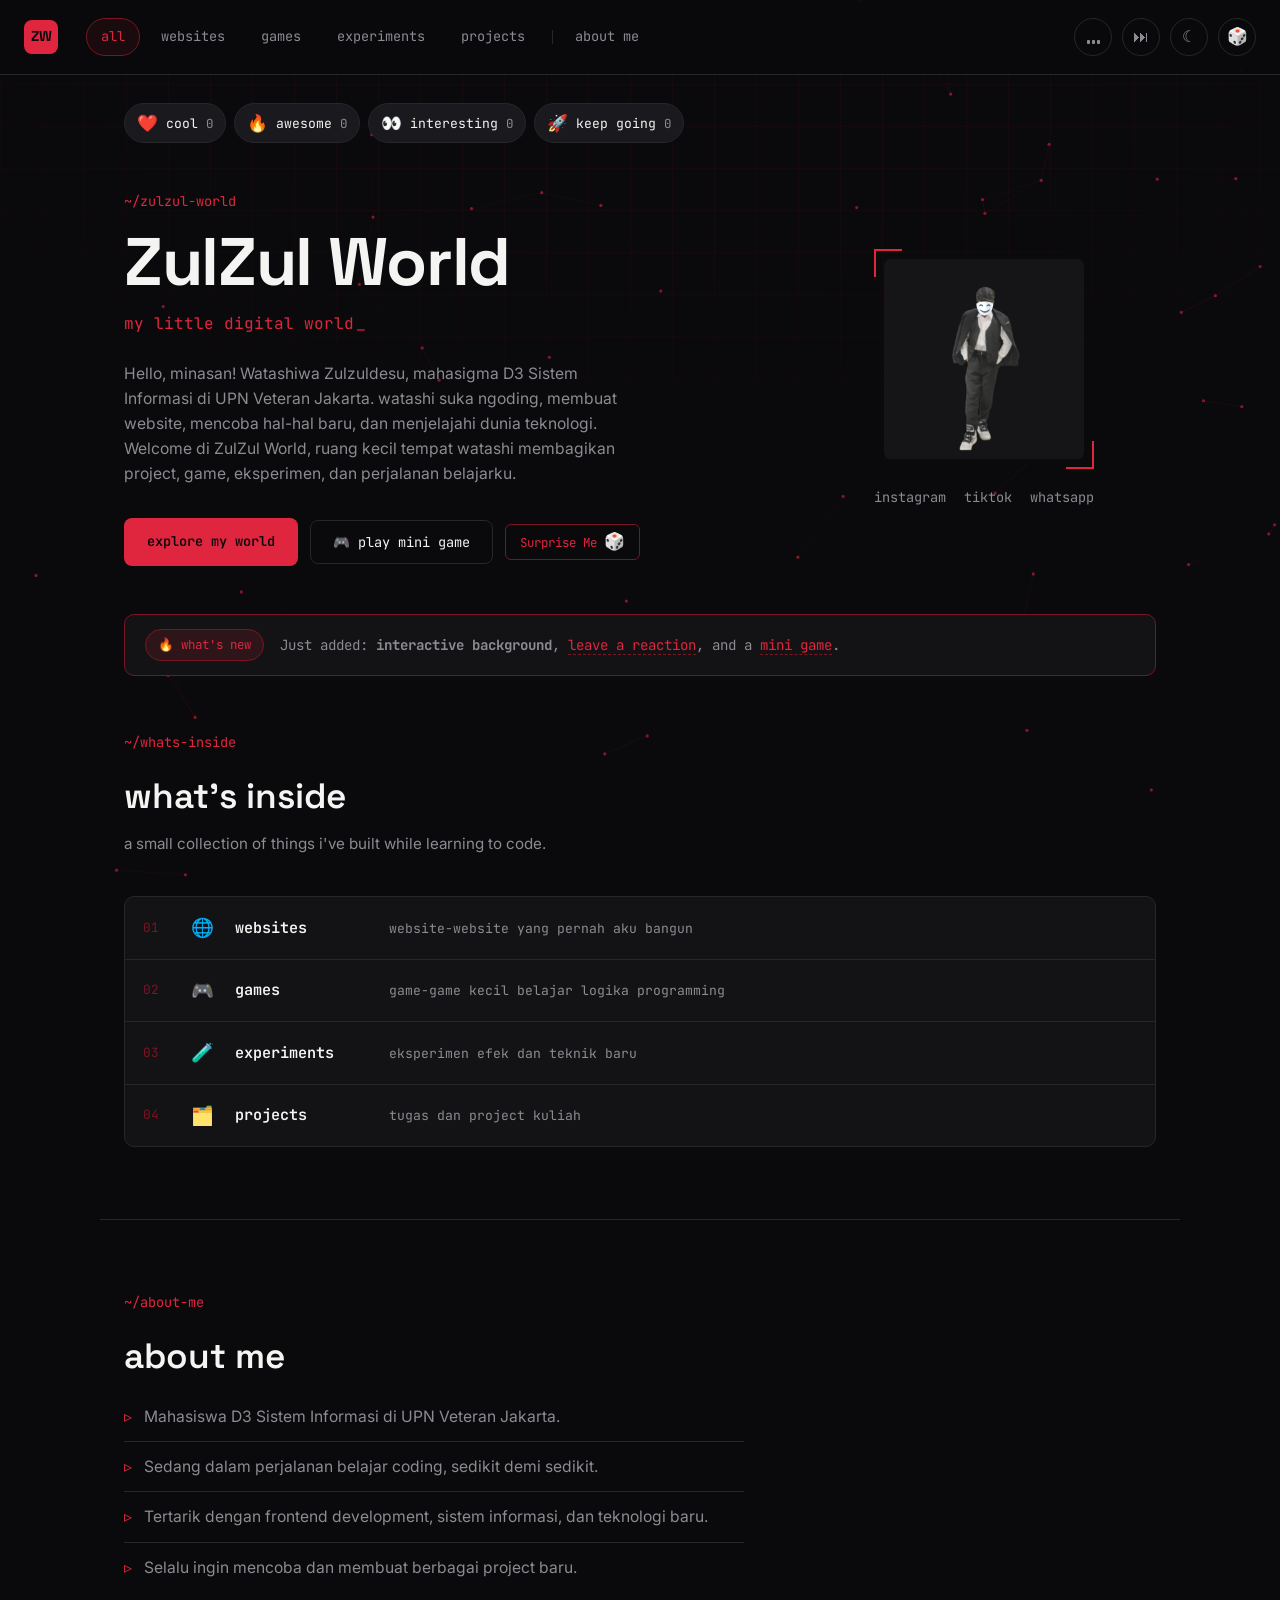
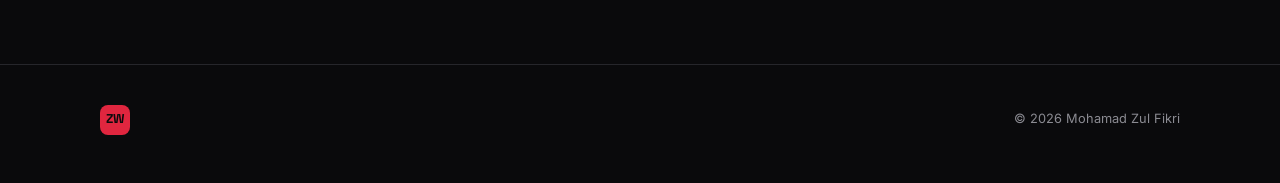
==== index.html @ 0b2f8991 "Upload Zulzul World" ====
<!DOCTYPE html>
<html lang="id">
<head>
<meta charset="UTF-8">
<script>
(function(){
  try {
    var t = localStorage.getItem('zw-theme');
    if (t === 'light') document.documentElement.setAttribute('data-theme', 'light');
  } catch(e) {}
})();
</script>
<meta name="viewport" content="width=device-width, initial-scale=1.0">
<title>ZulZul World</title>
<link rel="preconnect" href="https://fonts.googleapis.com">
<link rel="preconnect" href="https://fonts.gstatic.com" crossorigin>
<link href="https://fonts.googleapis.com/css2?family=Space+Grotesk:wght@400;500;600;700&family=Inter:wght@400;500;600&family=JetBrains+Mono:wght@400;500;600&display=swap" rel="stylesheet">
<link rel="stylesheet" href="style.css">
</head>
<body>

<div id="page-loader">
  <div class="loader-mark">ZW<span class="loader-ring"></span></div>
</div>

<div class="bg-grid" aria-hidden="true"></div>
<canvas id="interactive-bg" aria-hidden="true"></canvas>

<header id="site-header">
  <a class="logo-mark" href="index.html">ZW</a>
  <nav id="category-nav">
    <a class="nav-btn" data-page="index.html" href="index.html">all</a>
    <a class="nav-btn" data-page="websites.html" href="websites.html">websites</a>
    <a class="nav-btn" data-page="games.html" href="games.html">games</a>
    <a class="nav-btn" data-page="experiments.html" href="experiments.html">experiments</a>
    <a class="nav-btn" data-page="projects.html" href="projects.html">projects</a>
    <a class="nav-btn nav-link" href="#about-me">about me</a>
  </nav>
  <div id="site-controls">
    <button id="music-toggle" class="control-btn" aria-label="Play music" title="Music">
      <span class="music-icon"><span class="bar"></span><span class="bar"></span><span class="bar"></span></span>
    </button>
    <button id="music-switch" class="control-btn" aria-label="Change track" title="Change track">
      <span class="theme-icon">&#9197;</span>
    </button>
    <button id="theme-toggle" class="control-btn" aria-label="Toggle light mode" title="Toggle theme">
      <span class="theme-icon">&#9789;</span>
    </button>
    <button class="control-btn surprise-trigger" aria-label="Surprise me" title="Surprise me!">
      <span class="dice-icon">🎲</span>
    </button>
  </div>
  <audio id="bg-music" loop preload="metadata">
    <source src="./assets/Music/Brazilian Phonk Sport by Infraction, Emerel Gray [No Copyright Music] Hurt.mp3" type="audio/mpeg">
    <source src="./assets/Music/NO COPYRIGHT ANIME MUSIC Tanjiro no uta Theme - Demon Slayer (Slowed and Reverb).mp3" type="audio/mpeg">
    <source src="./assets/Music/Egzod & Maestro Chives - Royalty (ft. Neoni) Trap NCS - Copyright Free Music.mp3" type="audio/mpeg">
  </audio>
</header>

<section id="play-zone" aria-label="Mini game dan reaksi">
  <div class="play-row">
    <div class="reaction-row" id="reactions" role="group" aria-label="Leave a reaction">
      <button class="reaction-btn" data-reaction="cool" type="button">
        <span class="reaction-emoji">❤️</span>
        <span class="reaction-label">cool</span>
        <span class="reaction-count" id="count-cool">0</span>
      </button>
      <button class="reaction-btn" data-reaction="awesome" type="button">
        <span class="reaction-emoji">🔥</span>
        <span class="reaction-label">awesome</span>
        <span class="reaction-count" id="count-awesome">0</span>
      </button>
      <button class="reaction-btn" data-reaction="interesting" type="button">
        <span class="reaction-emoji">👀</span>
        <span class="reaction-label">interesting</span>
        <span class="reaction-count" id="count-interesting">0</span>
      </button>
      <button class="reaction-btn" data-reaction="keepgoing" type="button">
        <span class="reaction-emoji">🚀</span>
        <span class="reaction-label">keep going</span>
        <span class="reaction-count" id="count-keepgoing">0</span>
      </button>
    </div>
  </div>
</section>

<section id="hero">
  <div class="hero-text">
    <p class="hero-path">~/zulzul-world</p>
    <h1 id="site-title">ZulZul World</h1>
    <p id="tagline">my little digital world<span class="cursor">_</span></p>
    <p id="hero-description">
     Hello, minasan! Watashiwa Zulzuldesu, mahasigma D3 Sistem Informasi di UPN Veteran Jakarta. watashi suka ngoding, membuat website, mencoba hal-hal baru, dan menjelajahi dunia teknologi. Welcome di ZulZul World, ruang kecil tempat watashi membagikan project, game, eksperimen, dan perjalanan belajarku.
    </p>
    <div class="hero-cta-row">
      <a href="#project-section" class="btn btn-primary">explore my world</a>
      <button id="game-toggle" class="btn btn-outline" type="button">🎮 play mini game</button>
      <button class="btn btn-small btn-surprise surprise-trigger" type="button" aria-label="Surprise me" title="Surprise me!">Surprise Me <span class="dice-icon">🎲</span></button>
    </div>
  </div>
  <div class="hero-avatar-wrap">
    <div class="avatar-frame">
      <img src="./assets/icons/zulpp.png" alt="Foto ZulZul" id="avatar" onerror="this.style.display='none'; this.parentElement.classList.add('avatar-missing');">
    </div>
    <div id="social-links" class="social-links-hero">
      <a href="https://www.instagram.com/zulzulxixixi?stkn=dDh2aGp5YjBlZDF5" target="_blank" rel="noopener">instagram</a>
      <a href="https://www.tiktok.com/@zulzulajahhh?_r=1&_t=ZS-9A9TOaQGdcO" target="_blank" rel="noopener">tiktok</a>
      <a href="https://wa.me/6282297662826" target="_blank" rel="noopener">whatsapp</a>
    </div>
  </div>
</section>

<section id="whats-new">
  <div class="whats-new-card">
    <span class="whats-new-badge">🔥 what's new</span>
    <p class="whats-new-text">
      Just added: <strong>interactive background</strong>,
      <a href="#reactions" class="wn-highlight">leave a reaction</a>, and a
      <a href="#game-toggle" class="wn-highlight">mini game</a>.
    </p>
  </div>
</section>

<section id="project-section">
  <p class="hero-path">~/whats-inside</p>
  <h2 class="section-title">what's inside</h2>
  <p class="section-sub">a small collection of things i've built while learning to code.</p>

  <div class="category-explorer">
    <a href="websites.html" class="explorer-row">
      <span class="explorer-index">01</span>
      <span class="explorer-icon">🌐</span>
      <span class="explorer-name">websites</span>
      <span class="explorer-desc">website-website yang pernah aku bangun</span>
      <span class="explorer-arrow">→</span>
    </a>
    <a href="games.html" class="explorer-row">
      <span class="explorer-index">02</span>
      <span class="explorer-icon">🎮</span>
      <span class="explorer-name">games</span>
      <span class="explorer-desc">game-game kecil belajar logika programming</span>
      <span class="explorer-arrow">→</span>
    </a>
    <a href="experiments.html" class="explorer-row">
      <span class="explorer-index">03</span>
      <span class="explorer-icon">🧪</span>
      <span class="explorer-name">experiments</span>
      <span class="explorer-desc">eksperimen efek dan teknik baru</span>
      <span class="explorer-arrow">→</span>
    </a>
    <a href="projects.html" class="explorer-row">
      <span class="explorer-index">04</span>
      <span class="explorer-icon">🗂️</span>
      <span class="explorer-name">projects</span>
      <span class="explorer-desc">tugas dan project kuliah</span>
      <span class="explorer-arrow">→</span>
    </a>
  </div>
</section>

<section id="about-me">
  <div class="about-inner">
    <p class="hero-path">~/about-me</p>
    <h2 class="section-title">about me</h2>
    <ul class="about-list">
      <li><span class="about-icon">▹</span> Mahasiswa D3 Sistem Informasi di UPN Veteran Jakarta.</li>
      <li><span class="about-icon">▹</span> Sedang dalam perjalanan belajar coding, sedikit demi sedikit.</li>
      <li><span class="about-icon">▹</span> Tertarik dengan frontend development, sistem informasi, dan teknologi baru.</li>
      <li><span class="about-icon">▹</span> Selalu ingin mencoba dan membuat berbagai project baru.</li>
    </ul>
  </div>
</section>

<footer id="site-footer">
  <div class="footer-inner">
    <span class="logo-mark small">ZW</span>
    <p id="copyright">© 2026 Mohamad Zul Fikri</p>
  </div>
</footer>

<div id="game-overlay" class="is-hidden" role="dialog" aria-modal="true" aria-label="Mini game catch the bitcoin">
  <canvas id="coin-canvas"></canvas>

  <div class="game-hud">
    <span class="game-stat">score <strong id="game-score">0</strong></span>
    <span id="game-lives" class="game-lives" role="img" aria-label="Nyawa tersisa 5 dari 5">
      <span class="game-heart">♥</span><span class="game-heart">♥</span><span class="game-heart">♥</span><span class="game-heart">♥</span><span class="game-heart">♥</span>
    </span>
    <button id="game-close" class="btn btn-small btn-outline" type="button">tutup</button>
  </div>

  <div id="game-over" class="game-over is-hidden">
    <div class="game-over-card">
      <div class="card-topbar"><span class="dot"></span><span class="card-filename">game-over</span></div>
      <div class="game-over-body">
        <h3 class="game-over-title">nyawa habis</h3>
        <p class="game-over-desc">5 bitcoin lolos jatuh.</p>
        <div class="game-over-stats">
          <div class="game-over-stat"><span class="stat-label">score</span><strong id="game-over-score">0</strong></div>
          <div class="game-over-stat"><span class="stat-label">best</span><strong id="game-over-best">0</strong></div>
        </div>
        <p id="game-over-note" class="game-over-note"></p>
      </div>
      <div class="card-actions">
        <button id="game-retry" class="btn btn-small btn-primary" type="button">main lagi</button>
        <button id="game-over-close" class="btn btn-small btn-outline" type="button">tutup</button>
      </div>
    </div>
  </div>
</div>

<script src="script.js"></script>
</body>
</html>
---- style.css ----
:root {
  --bg: #0a0a0c;
  --surface: #131316;
  --surface-2: #1a1a1e;
  --border: #26262b;

  --red: #e0263f;
  --red-dim: #7a1524;
  --red-glow: rgba(224, 38, 63, 0.35);

  --white: #f4f4f2;
  --muted: #8b8b92;

  --font-display: 'Space Grotesk', sans-serif;
  --font-body: 'Inter', sans-serif;
  --font-mono: 'JetBrains Mono', monospace;

  --radius: 10px;
  --max-width: 1080px;

  --section-x: 24px;
  --section-y: 72px;
  --overlay: rgba(10, 10, 12, 0.62);
  --header-bg: rgba(10, 10, 12, 0.85);
}

[data-theme="light"] {
  --bg: #f6f5f3;
  --surface: #ffffff;
  --surface-2: #efeeec;
  --border: #e1dfdc;

  --red: #d1233d;
  --red-dim: #f2c3cb;
  --red-glow: rgba(209, 35, 61, 0.22);

  --white: #17171a;
  --muted: #6b6b72;

  --overlay: rgba(246, 245, 243, 0.72);
  --header-bg: rgba(246, 245, 243, 0.85);
}

* { box-sizing: border-box; }

html { scroll-behavior: smooth; }

body {
  margin: 0;
  background: var(--bg);
  color: var(--white);
  font-family: var(--font-body);
  line-height: 1.6;
  -webkit-font-smoothing: antialiased;
  overflow-x: hidden;
  transition: background 0.4s ease, color 0.4s ease;
}

@media (prefers-reduced-motion: reduce) {
  html { scroll-behavior: auto; }
  * { animation: none !important; transition: none !important; }
}

a { color: inherit; text-decoration: none; }
ul { list-style: none; padding: 0; margin: 0; }

.bg-grid {
  position: fixed;
  inset: 0;
  z-index: -1;
  background-image:
    linear-gradient(rgba(224, 38, 63, 0.05) 1px, transparent 1px),
    linear-gradient(90deg, rgba(224, 38, 63, 0.05) 1px, transparent 1px);
  background-size: 42px 42px;
  mask-image: radial-gradient(ellipse 80% 60% at 50% 0%, black 40%, transparent 100%);
}

section {
  max-width: var(--max-width);
  margin: 0 auto;
  padding: var(--section-y) var(--section-x);
}

.is-hidden { display: none !important; }

.section-title {
  font-family: var(--font-display);
  font-size: clamp(1.6rem, 3vw, 2.2rem);
  font-weight: 600;
  margin: 0 0 8px;
}

.section-sub {
  color: var(--muted);
  margin: 0 0 40px;
  font-size: 0.95rem;
}

.hero-path {
  font-family: var(--font-mono);
  color: var(--red);
  font-size: 0.85rem;
  margin: 0 0 14px;
}

#site-header {
  position: sticky;
  top: 0;
  z-index: 10;
  display: flex;
  align-items: center;
  gap: 28px;
  padding: 18px 24px;
  background: var(--header-bg);
  backdrop-filter: blur(10px);
  border-bottom: 1px solid var(--border);
}

.logo-mark {
  font-family: var(--font-display);
  font-weight: 700;
  color: var(--bg);
  background: var(--red);
  width: 34px;
  height: 34px;
  display: flex;
  align-items: center;
  justify-content: center;
  border-radius: 8px;
  font-size: 0.9rem;
  flex-shrink: 0;
}

.logo-mark.small { width: 30px; height: 30px; font-size: 0.8rem; }

#category-nav {
  display: flex;
  gap: 6px;
  flex-wrap: wrap;
  font-family: var(--font-mono);
  font-size: 0.85rem;
}

.nav-btn {
  display: inline-block;
  background: transparent;
  border: 1px solid transparent;
  color: var(--muted);
  padding: 7px 14px;
  border-radius: 999px;
  cursor: pointer;
  font-family: inherit;
  font-size: inherit;
  transition: color 0.2s ease, border-color 0.2s ease, background 0.2s ease;
}

.nav-btn:hover { color: var(--white); border-color: var(--border); }

.nav-btn.active {
  color: var(--red);
  border-color: var(--red-dim);
  background: rgba(224, 38, 63, 0.08);
}

.nav-btn[data-page="projects.html"] + .nav-link {
  position: relative;
  margin-left: 14px;
}

.nav-btn[data-page="projects.html"] + .nav-link::before {
  content: "";
  position: absolute;
  left: -9px;
  top: 50%;
  height: 14px;
  border-left: 1px solid var(--border);
  transform: translateY(-50%);
}

#hero {
  display: grid;
  grid-template-columns: 1.3fr 0.7fr;
  align-items: center;
  gap: 48px;
  padding-top: 64px;
  padding-bottom: 48px;
}

#site-title {
  font-family: var(--font-display);
  font-size: clamp(2.4rem, 6vw, 4.2rem);
  font-weight: 700;
  line-height: 1.05;
  margin: 0 0 14px;
  letter-spacing: -0.02em;
}

#tagline {
  font-family: var(--font-mono);
  color: var(--red);
  font-size: 1rem;
  margin: 0 0 24px;
}

.cursor {
  display: inline-block;
  margin-left: 2px;
  animation: blink 1s steps(1) infinite;
}

@keyframes blink {
  0%, 49% { opacity: 1; }
  50%, 100% { opacity: 0; }
}

#hero-description {
  color: var(--muted);
  max-width: 52ch;
  margin: 0 0 32px;
  font-size: 0.98rem;
}

.hero-avatar-wrap {
  display: flex;
  flex-direction: column;
  align-items: center;
  justify-content: center;
  gap: 18px;
}

.social-links-hero {
  display: flex;
  flex-wrap: wrap;
  gap: 10px 18px;
  font-family: var(--font-mono);
  font-size: 0.85rem;
  color: var(--muted);
}

.social-links-hero a:hover { color: var(--red); }

.avatar-frame {
  position: relative;
  width: 220px;
  height: 220px;
  padding: 10px;
}

.avatar-frame::before,
.avatar-frame::after {
  content: "";
  position: absolute;
  width: 26px;
  height: 26px;
  border: 2px solid var(--red);
}

.avatar-frame::before { top: 0; left: 0; border-right: none; border-bottom: none; }
.avatar-frame::after  { bottom: 0; right: 0; border-left: none; border-top: none; }

#avatar {
  width: 100%;
  height: 100%;
  object-fit: cover;
  border-radius: 6px;
  display: block;
  background: var(--surface-2);
  filter: grayscale(35%) contrast(1.05);
}

#page-hero {
  padding-top: 72px;
  padding-bottom: 40px;
}

#page-hero .page-title {
  font-family: var(--font-display);
  font-size: clamp(2rem, 5vw, 3.2rem);
  font-weight: 700;
  margin: 0 0 10px;
  letter-spacing: -0.02em;
}

#site-title:hover {
  color:#7a1524;
}

#page-hero .page-desc {
  color: var(--muted);
  max-width: 60ch;
  margin: 0;
  font-size: 0.98rem;
}

.btn {
  display: inline-block;
  font-family: var(--font-mono);
  font-size: 0.85rem;
  padding: 12px 22px;
  border-radius: 8px;
  border: 1px solid transparent;
  background: transparent;
  cursor: pointer;
  transition: transform 0.15s ease, box-shadow 0.2s ease, background 0.2s ease, border-color 0.2s ease;
}

.btn-primary {
  background: var(--red);
  color: var(--bg);
  font-weight: 600;
}

.btn-primary:hover {
  box-shadow: 0 0 0 4px var(--red-glow);
  transform: translateY(-1px);
}

.btn-small { padding: 8px 14px; font-size: 0.78rem; border-radius: 6px; }

.btn-outline {
  border-color: var(--border);
  color: var(--white);
}
.btn-outline:hover { border-color: var(--red); color: var(--red); }

.btn-ghost { color: var(--muted); }
.btn-ghost:hover { color: var(--white); }

#project-grid {
  display: grid;
  grid-template-columns: repeat(auto-fit, minmax(280px, 1fr));
  gap: 20px;
}

.project-card {
  background: var(--surface);
  border: 1px solid var(--border);
  border-radius: var(--radius);
  overflow: hidden;
  display: flex;
  flex-direction: column;
  transition: border-color 0.2s ease, transform 0.2s ease, box-shadow 0.2s ease;
}

.project-card:hover {
  border-color: var(--red-dim);
  transform: translateY(-3px);
  box-shadow: 0 12px 24px -12px rgba(0, 0, 0, 0.6);
}

.card-topbar {
  display: flex;
  align-items: center;
  gap: 8px;
  padding: 10px 16px;
  background: var(--surface-2);
  border-bottom: 1px solid var(--border);
}

.card-topbar .dot {
  width: 8px;
  height: 8px;
  border-radius: 50%;
  background: var(--red);
  flex-shrink: 0;
}

.card-filename {
  font-family: var(--font-mono);
  font-size: 0.78rem;
  color: var(--muted);
  overflow: hidden;
  text-overflow: ellipsis;
  white-space: nowrap;
  min-width: 0;
  flex-shrink: 1;
}

.status-badge {
  display: inline-block;
  font-family: var(--font-mono);
  font-size: 0.66rem;
  letter-spacing: 0.03em;
  text-transform: lowercase;
  color: var(--red);
  background: rgba(224, 38, 63, 0.1);
  border: 1px solid var(--red-dim);
  padding: 3px 10px;
  border-radius: 999px;
  margin-left: auto;
  flex-shrink: 0;
  white-space: nowrap;
}

.card-body { padding: 18px 16px 6px; flex-grow: 1; }

.card-meta {
  font-family: var(--font-mono);
  font-size: 0.72rem;
  color: var(--red);
  margin: 0 0 10px;
  text-transform: lowercase;
}

.card-title {
  font-family: var(--font-display);
  font-size: 1.1rem;
  margin: 0 0 8px;
}

.card-desc {
  color: var(--muted);
  font-size: 0.88rem;
  margin: 0;
}

.card-actions {
  display: flex;
  gap: 8px;
  padding: 16px;
}

.empty-state {
  color: var(--muted);
  font-family: var(--font-mono);
  font-size: 0.9rem;
  border: 1px dashed var(--border);
  border-radius: var(--radius);
  padding: 32px;
  text-align: center;
}

#about-me { border-top: 1px solid var(--border); }

.about-inner { max-width: 620px; }

.about-list li {
  display: flex;
  gap: 12px;
  padding: 12px 0;
  border-bottom: 1px solid var(--border);
  color: var(--muted);
  font-size: 0.98rem;
}

.about-list li:last-child { border-bottom: none; }

.about-icon { color: var(--red); flex-shrink: 0; }

#site-footer {
  border-top: 1px solid var(--border);
  padding: 32px 24px 40px;
}

.footer-inner {
  max-width: var(--max-width);
  margin: 0 auto;
  display: flex;
  align-items: center;
  gap: 20px;
  flex-wrap: wrap;
}

#social-links {
  display: flex;
  flex-wrap: wrap;
  gap: 12px 18px;
  font-family: var(--font-mono);
  font-size: 0.85rem;
  color: var(--muted);
}

#social-links a:hover { color: var(--red); }

#copyright {
  margin-left: auto;
  color: var(--muted);
  font-size: 0.8rem;
}

@media (max-width: 860px) {
  #site-header { gap: 16px; }
  #hero {
    grid-template-columns: 1fr;
    text-align: left;
    padding-top: 40px;
    padding-bottom: 40px;
  }
  .hero-avatar-wrap { order: -1; justify-content: flex-start; }
  .avatar-frame { width: 130px; height: 130px; }
}

@media (max-width: 640px) {
  #site-header {
    flex-wrap: wrap;
    gap: 12px;
  }
  #category-nav { gap: 4px; font-size: 0.78rem; }
  .nav-btn[data-page="projects.html"] + .nav-link { margin-left: 0; }
  .nav-btn[data-page="projects.html"] + .nav-link::before { display: none; }
  :root { --section-x: 20px; --section-y: 52px; }
  .footer-inner { flex-direction: column; align-items: flex-start; }
  #copyright { margin-left: 0; }
}

#page-loader {
  position: fixed;
  inset: 0;
  z-index: 9999;
  display: flex;
  align-items: center;
  justify-content: center;
  background: var(--bg);
  transition: opacity 0.6s ease, visibility 0.6s ease;
}

#page-loader.loaded {
  opacity: 0;
  visibility: hidden;
  pointer-events: none;
}

.loader-mark {
  position: relative;
  font-family: var(--font-display);
  font-weight: 700;
  font-size: 1.6rem;
  letter-spacing: 0.08em;
  color: var(--red);
  width: 76px;
  height: 76px;
  display: flex;
  align-items: center;
  justify-content: center;
  animation: loaderPulse 1.4s ease-in-out infinite;
}

.loader-ring {
  position: absolute;
  inset: 0;
  border-radius: 50%;
  border: 2px solid var(--red-dim);
  border-top-color: var(--red);
  animation: loaderSpin 1s linear infinite;
}

@keyframes loaderPulse {
  0%, 100% { opacity: 1; transform: scale(1); }
  50% { opacity: 0.65; transform: scale(0.92); }
}

@keyframes loaderSpin {
  to { transform: rotate(360deg); }
}

body > header,
body > section,
body > footer {
  opacity: 0;
  transform: translateY(28px);
  transition: opacity 0.9s cubic-bezier(0.16, 0.84, 0.44, 1),
              transform 0.9s cubic-bezier(0.16, 0.84, 0.44, 1);
}

body.page-ready > header { transition-delay: 0.05s; }

body.page-ready > header,
body.page-ready > section,
body.page-ready > footer {
  opacity: 1;
  transform: translateY(0);
}

body.page-ready > section:nth-of-type(1) { transition-delay: 0.2s; }
body.page-ready > section:nth-of-type(2) { transition-delay: 0.34s; }
body.page-ready > section:nth-of-type(3) { transition-delay: 0.48s; }
body.page-ready > section:nth-of-type(4) { transition-delay: 0.6s; }
body.page-ready > section:nth-of-type(5) { transition-delay: 0.6s; }
body.page-ready > section:nth-of-type(6) { transition-delay: 0.6s; }
body.page-ready > section:nth-of-type(7) { transition-delay: 0.6s; }
body.page-ready > footer { transition-delay: 0.7s; }

@media (prefers-reduced-motion: reduce) {
  #page-loader { display: none; }
  body > header, body > section, body > footer {
    opacity: 1;
    transform: none;
  }
}

#site-controls {
  display: flex;
  align-items: center;
  gap: 10px;
  margin-left: auto;
}

.control-btn {
  width: 38px;
  height: 38px;
  flex-shrink: 0;
  border-radius: 50%;
  border: 1px solid var(--border);
  background: transparent;
  color: var(--muted);
  display: flex;
  align-items: center;
  justify-content: center;
  cursor: pointer;
  transition: color 0.2s ease, border-color 0.2s ease, background 0.2s ease, transform 0.2s ease;
}

.control-btn:hover {
  color: var(--red);
  border-color: var(--red-dim);
  transform: translateY(-1px);
}

.theme-icon { font-size: 1rem; line-height: 1; }

.music-icon {
  display: flex;
  align-items: flex-end;
  gap: 2px;
  height: 14px;
}

.music-icon .bar {
  width: 3px;
  height: 4px;
  border-radius: 1px;
  background: currentColor;
  transition: height 0.2s ease;
}

#music-toggle.playing {
  color: var(--red);
  border-color: var(--red-dim);
}

#music-toggle.playing .bar { animation: eqBounce 0.9s ease-in-out infinite; }
#music-toggle.playing .bar:nth-child(2) { animation-delay: 0.2s; }
#music-toggle.playing .bar:nth-child(3) { animation-delay: 0.4s; }

@keyframes eqBounce {
  0%, 100% { height: 4px; }
  50% { height: 14px; }
}

@media (max-width: 640px) {
  #site-controls { margin-left: 0; order: 3; width: 100%; justify-content: flex-end; }
}

#cursor-glow {
  position: fixed;
  top: 0;
  left: 0;
  width: 260px;
  height: 260px;
  border-radius: 50%;
  background: radial-gradient(circle, var(--red-glow) 0%, transparent 72%);
  pointer-events: none;
  transform: translate(-50%, -50%);
  z-index: 9998;
  opacity: 0;
  transition: opacity 0.45s ease;
  will-change: left, top;
}

#cursor-glow.active { opacity: 1; }

@media (hover: none), (pointer: coarse) {
  #cursor-glow { display: none !important; }
}

@media (prefers-reduced-motion: reduce) {
  #cursor-glow { display: none !important; }
}

html, body {
  cursor: url("data:image/svg+xml;utf8,<svg xmlns='http://www.w3.org/2000/svg' width='30' height='30' viewBox='0 0 30 30'><path d='M3 2 L3 24 L9 19 L13 27 L17 25 L13 17 L21 17 Z' fill='%23e0263f' stroke='%230a0a0c' stroke-width='2.6' stroke-linejoin='round'/></svg>") 3 2, auto;
}

a, button, .nav-btn, .btn, .control-btn, input, textarea, select,
.explorer-row, .project-card, #coin-canvas, .reaction-btn, [role="button"] {
  cursor: url("data:image/svg+xml;utf8,<svg xmlns='http://www.w3.org/2000/svg' width='30' height='30' viewBox='0 0 30 30'><path d='M3 2 L3 24 L9 19 L13 27 L17 25 L13 17 L21 17 Z' fill='%230a0a0c' stroke='%23e0263f' stroke-width='2.6' stroke-linejoin='round'/></svg>") 3 2, pointer;
}

.project-card, #about-me, #hero, #play-zone, #reactions, #game-toggle {
  scroll-margin-top: 96px;
}

.dice-icon {
  display: inline-block;
  font-size: 1.05rem;
  line-height: 1;
  transform-origin: 50% 55%;
}

.surprise-trigger.rolling .dice-icon {
  animation: diceRoll 0.42s ease;
}

@keyframes diceRoll {
  0%   { transform: rotate(0deg) scale(1); }
  50%  { transform: rotate(200deg) scale(1.35); }
  100% { transform: rotate(360deg) scale(1); }
}

.project-highlight {
  border-color: var(--red) !important;
  animation: highlightPulse 2.2s ease;
}

@keyframes highlightPulse {
  0%   { box-shadow: 0 0 0 0 var(--red-glow); }
  15%  { box-shadow: 0 0 0 10px var(--red-glow); }
  100% { box-shadow: 0 0 0 0 rgba(224, 38, 63, 0); }
}

.btn-surprise {
  background: transparent;
  border: 1px solid var(--red-dim);
  color: var(--red);
}
.btn-surprise:hover {
  background: rgba(224, 38, 63, 0.1);
  box-shadow: 0 0 0 4px var(--red-glow);
  transform: translateY(-1px);
}
.hero-cta-row { display: flex; flex-wrap: wrap; align-items: center; gap: 12px; }

.category-explorer {
  margin-top: 28px;
  border: 1px solid var(--border);
  border-radius: var(--radius);
  overflow: hidden;
  background: var(--surface);
  font-family: var(--font-mono);
}

.explorer-row {
  position: relative;
  display: grid;
  grid-template-columns: 34px 30px 140px 1fr 24px;
  align-items: center;
  gap: 14px;
  padding: 16px 18px;
  border-bottom: 1px solid var(--border);
  color: var(--muted);
  overflow: hidden;
  transition: background 0.2s ease, padding-left 0.2s ease, color 0.2s ease;
}

.explorer-row::before {
  content: "";
  position: absolute;
  left: 0; top: 0; bottom: 0;
  width: 3px;
  background: var(--red);
  transform: scaleY(0);
  transform-origin: bottom;
  transition: transform 0.25s ease;
}

.explorer-row:last-child { border-bottom: none; }

.explorer-row:hover {
  background: rgba(224, 38, 63, 0.06);
  padding-left: 24px;
  color: var(--white);
}
.explorer-row:hover::before { transform: scaleY(1); }

.explorer-index {
  color: var(--red-dim);
  font-size: 0.8rem;
}
.explorer-row:hover .explorer-index { color: var(--red); }

.explorer-icon { font-size: 1.15rem; }

.explorer-name {
  color: var(--white);
  font-weight: 600;
  font-size: 0.95rem;
  text-transform: lowercase;
}

.explorer-desc {
  font-size: 0.82rem;
  color: var(--muted);
}

.explorer-arrow {
  font-size: 1rem;
  color: var(--red-dim);
  transform: translateX(-4px);
  opacity: 0;
  transition: transform 0.25s ease, opacity 0.25s ease;
}
.explorer-row:hover .explorer-arrow {
  transform: translateX(0);
  opacity: 1;
  color: var(--red);
}

@media (max-width: 640px) {
  .explorer-row {
    grid-template-columns: 24px 24px 1fr 20px;
  }
  .explorer-desc { display: none; }
}

#interactive-bg {
  position: fixed;
  inset: 0;
  z-index: -1;
  display: block;
}

@media (prefers-reduced-motion: reduce) {
  #interactive-bg { display: none; }
}

#whats-new { padding-top: 0; padding-bottom: 0; }
#whats-new + #project-section { padding-top: 56px; }

.whats-new-card {
  display: flex;
  align-items: center;
  gap: 16px;
  flex-wrap: wrap;
  background: var(--surface);
  border: 1px solid var(--red-dim);
  border-radius: var(--radius);
  padding: 14px 20px;
}

.whats-new-badge {
  font-family: var(--font-mono);
  font-size: 0.78rem;
  color: var(--red);
  background: rgba(224, 38, 63, 0.12);
  border: 1px solid var(--red-dim);
  padding: 5px 12px;
  border-radius: 999px;
  white-space: nowrap;
  flex-shrink: 0;
  animation: whatsNewPulse 2.4s ease-in-out infinite;
}

@keyframes whatsNewPulse {
  0%, 100% { box-shadow: 0 0 0 0 rgba(224, 38, 63, 0.35); }
  50% { box-shadow: 0 0 0 6px rgba(224, 38, 63, 0); }
}

.whats-new-text {
  margin: 0;
  color: var(--muted);
  font-size: 0.88rem;
  font-family: var(--font-mono);
}

.wn-highlight { color: var(--red); border-bottom: 1px dashed var(--red-dim); }
.wn-highlight:hover { color: var(--white); border-color: var(--white); }

@media (prefers-reduced-motion: reduce) {
  .whats-new-badge { animation: none; }
}

#play-zone { padding-top: 28px; padding-bottom: 0; }
#play-zone + #hero { padding-top: 48px; }

.play-row {
  display: flex;
  flex-wrap: wrap;
  align-items: center;
  gap: 12px;
}

.reaction-row {
  display: flex;
  flex-wrap: wrap;
  gap: 8px;
}

.reaction-btn {
  position: relative;
  display: flex;
  align-items: center;
  gap: 8px;
  background: var(--surface-2);
  border: 1px solid var(--border);
  border-radius: 999px;
  padding: 8px 12px;
  color: var(--white);
  font-family: var(--font-mono);
  font-size: 0.82rem;
  transition: border-color 0.2s ease, transform 0.15s ease;
}

.reaction-btn:hover { border-color: var(--red-dim); transform: translateY(-2px); }

.reaction-emoji { font-size: 1.05rem; }
.reaction-count { color: var(--muted); font-size: 0.78rem; }

.reaction-btn.pop { animation: reactionPop 0.35s ease; }

@keyframes reactionPop {
  0% { transform: scale(1); }
  40% { transform: scale(1.18); }
  100% { transform: scale(1); }
}

.reaction-float {
  position: absolute;
  top: -4px;
  left: 50%;
  transform: translateX(-50%);
  font-size: 1.1rem;
  pointer-events: none;
  animation: reactionFloat 0.9s ease forwards;
}

@keyframes reactionFloat {
  0% { opacity: 1; transform: translate(-50%, 0) scale(1); }
  100% { opacity: 0; transform: translate(-50%, -38px) scale(1.3); }
}

@media (max-width: 640px) {
  #play-zone + #hero { padding-top: 32px; }
  
  .hero-cta-row .btn:not(.btn-small) { padding: 12px 14px; }
}

@media (max-width: 400px) {
  .hero-cta-row .btn:not(.btn-small) { padding: 12px 10px; font-size: 0.78rem; }
  .reaction-row {
    display: grid;
    grid-template-columns: repeat(2, minmax(0, 1fr));
  }
  .reaction-btn { justify-content: center; }
}

body.game-active { overflow: hidden; }

#game-overlay {
  position: fixed;
  inset: 0;
  z-index: 9000;
  background: var(--overlay);
  touch-action: none;
  user-select: none;
  -webkit-user-select: none;
}

#coin-canvas {
  position: absolute;
  inset: 0;
  display: block;
  width: 100%;
  height: 100%;
  touch-action: none;
}

.game-hud {
  position: absolute;
  top: 16px;
  left: 50%;
  transform: translateX(-50%);
  display: flex;
  align-items: center;
  gap: 20px;
  max-width: calc(100% - 24px);
  padding: 8px 10px 8px 20px;
  background: var(--surface);
  border: 1px solid var(--border);
  border-radius: 999px;
  font-family: var(--font-mono);
  font-size: 0.85rem;
  color: var(--muted);
  white-space: nowrap;
}

.game-stat strong {
  display: inline-block;
  min-width: 2ch;
  color: var(--red);
  font-size: 1rem;
}

.game-lives { display: inline-flex; gap: 4px; }

.game-heart {
  color: var(--red);
  font-size: 1.05rem;
  line-height: 1;
  transition: color 0.2s ease, opacity 0.2s ease, transform 0.2s ease;
}

.game-heart.lost {
  color: var(--muted);
  opacity: 0.3;
  transform: scale(0.8);
}

@media (max-width: 420px) {
  .game-hud {
    gap: 10px;
    padding: 8px 8px 8px 14px;
    font-size: 0.74rem;
  }
  .game-stat strong { font-size: 0.88rem; }
  .game-heart { font-size: 0.9rem; }
  .game-lives { gap: 2px; }
}

.game-hud.hurt { animation: hudShake 0.32s ease; }

@keyframes hudShake {
  0%, 100% { transform: translateX(-50%); }
  25% { transform: translateX(calc(-50% - 6px)); }
  75% { transform: translateX(calc(-50% + 6px)); }
}

.game-over {
  position: absolute;
  inset: 0;
  display: flex;
  align-items: center;
  justify-content: center;
  padding: 24px;
  background: var(--overlay);
}

.game-over-card {
  width: min(340px, 100%);
  background: var(--surface);
  border: 1px solid var(--border);
  border-radius: var(--radius);
  overflow: hidden;
}

.game-over-body { padding: 22px 20px 6px; }
.game-over .card-actions { padding: 16px 20px 20px; }

.game-over-title {
  font-family: var(--font-display);
  font-size: 1.4rem;
  font-weight: 700;
  margin: 0 0 4px;
}

.game-over-desc {
  margin: 0 0 18px;
  color: var(--muted);
  font-size: 0.88rem;
}

.game-over-stats {
  display: grid;
  grid-template-columns: 1fr 1fr;
  gap: 12px;
}

.game-over-stat {
  display: flex;
  flex-direction: column;
  gap: 2px;
  padding: 12px 14px;
  background: var(--surface-2);
  border: 1px solid var(--border);
  border-radius: 8px;
}

.stat-label {
  font-family: var(--font-mono);
  font-size: 0.74rem;
  color: var(--muted);
}

.game-over-stat strong {
  font-family: var(--font-display);
  font-size: 1.6rem;
  line-height: 1.1;
}

.game-over-stat:first-child strong { color: var(--red); }

.game-over-note {
  min-height: 1.4em;
  margin: 12px 0 0;
  color: var(--red);
  font-family: var(--font-mono);
  font-size: 0.8rem;
}
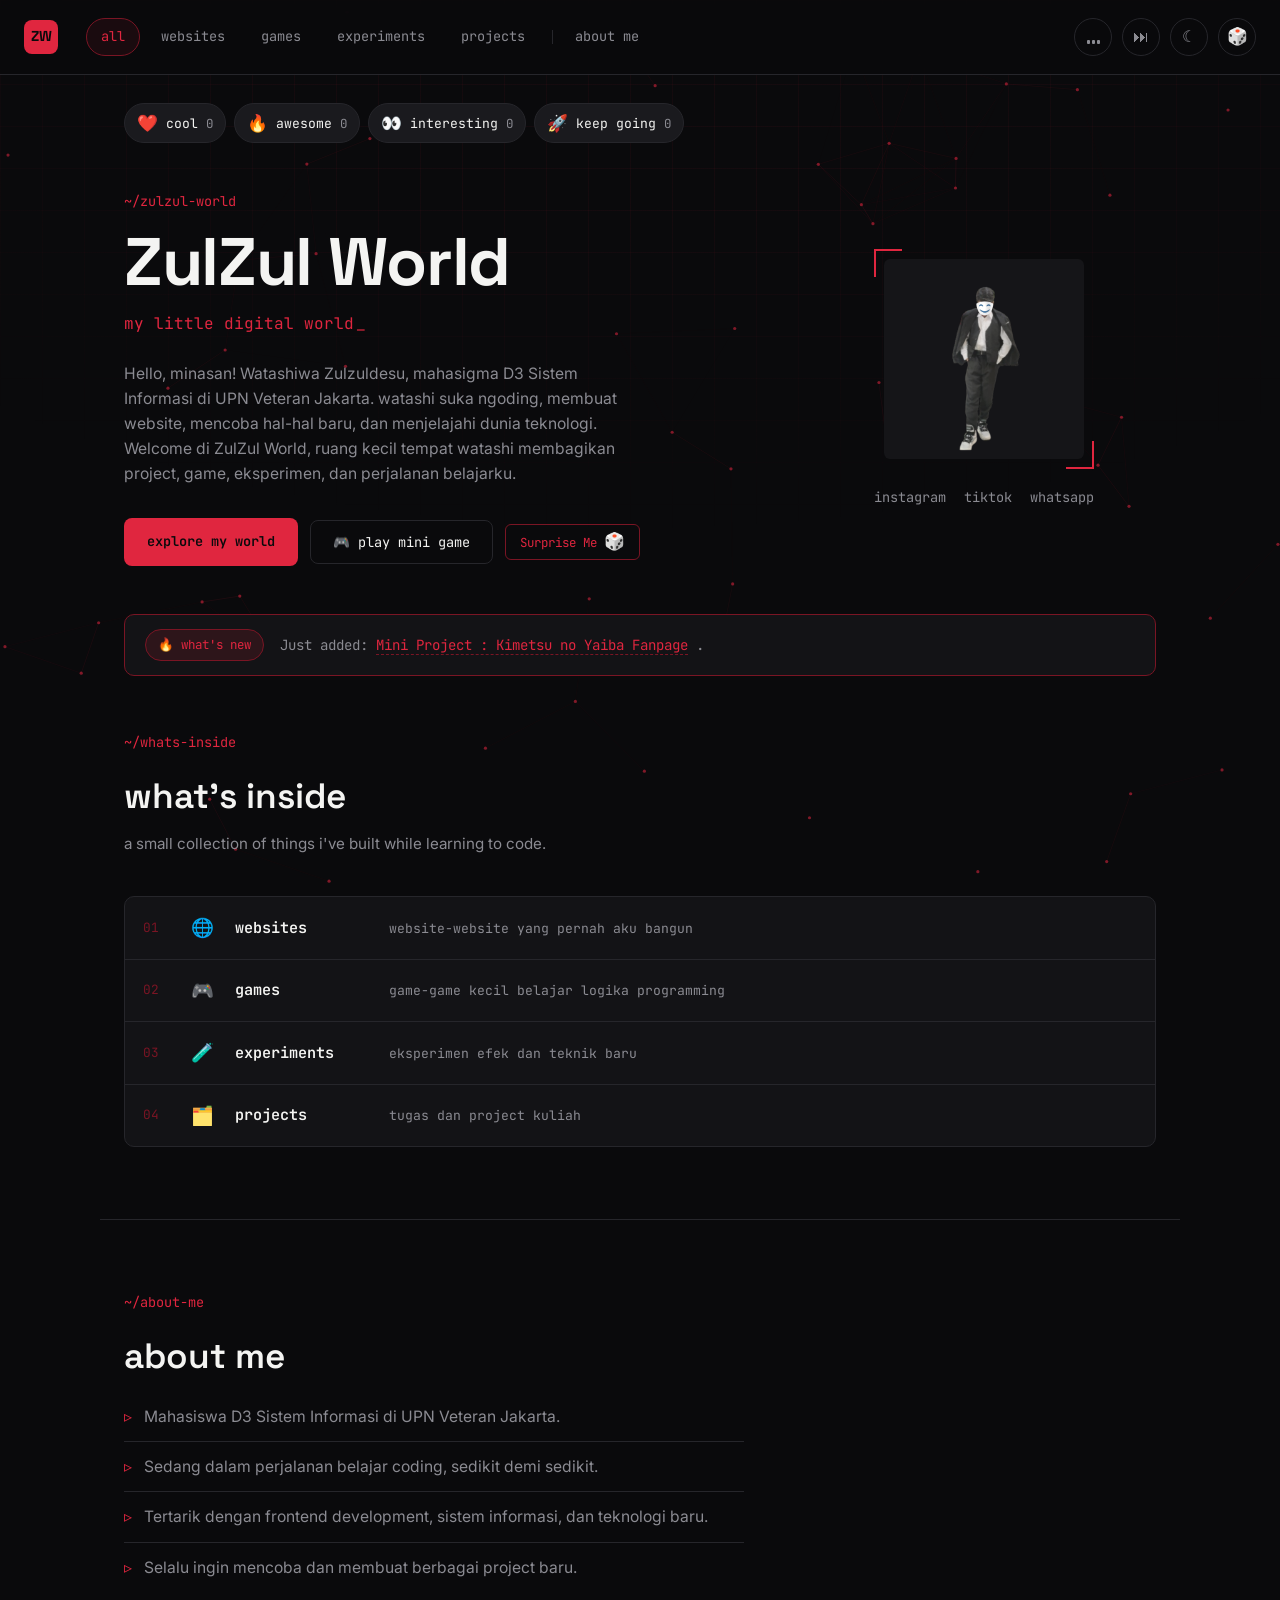
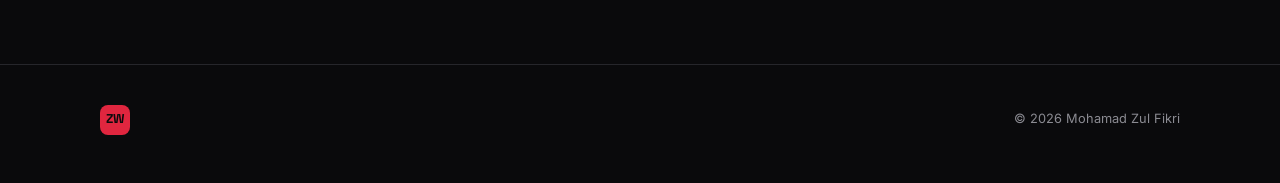
==== commit 87bd5946: "Add files via upload" ====
--- a/index.html
+++ b/index.html
@@ -114,9 +114,9 @@
   <div class="whats-new-card">
     <span class="whats-new-badge">🔥 what's new</span>
     <p class="whats-new-text">
-      Just added: <strong>interactive background</strong>,
-      <a href="#reactions" class="wn-highlight">leave a reaction</a>, and a
-      <a href="#game-toggle" class="wn-highlight">mini game</a>.
+      Just added: <strong></strong>
+      <a href="projects.html" class="wn-highlight">Mini Project : Kimetsu no Yaiba Fanpage</a>
+      <a href="#game-toggle" class="wn-highlight"></a>.
     </p>
   </div>
 </section>
--- a/style.css
+++ b/style.css
@@ -7,6 +7,8 @@
   --red: #e0263f;
   --red-dim: #7a1524;
   --red-glow: rgba(224, 38, 63, 0.35);
+
+  --green: #2bff00;
 
   --white: #f4f4f2;
   --muted: #8b8b92;
@@ -364,6 +366,12 @@
   background: var(--red);
   flex-shrink: 0;
 }
+
+#proj-kimetsu-fanpage .dot {
+  background-color: var(--green);
+  box-shadow: 0 0 8px var(--green);
+}
+
 
 .card-filename {
   font-family: var(--font-mono);
